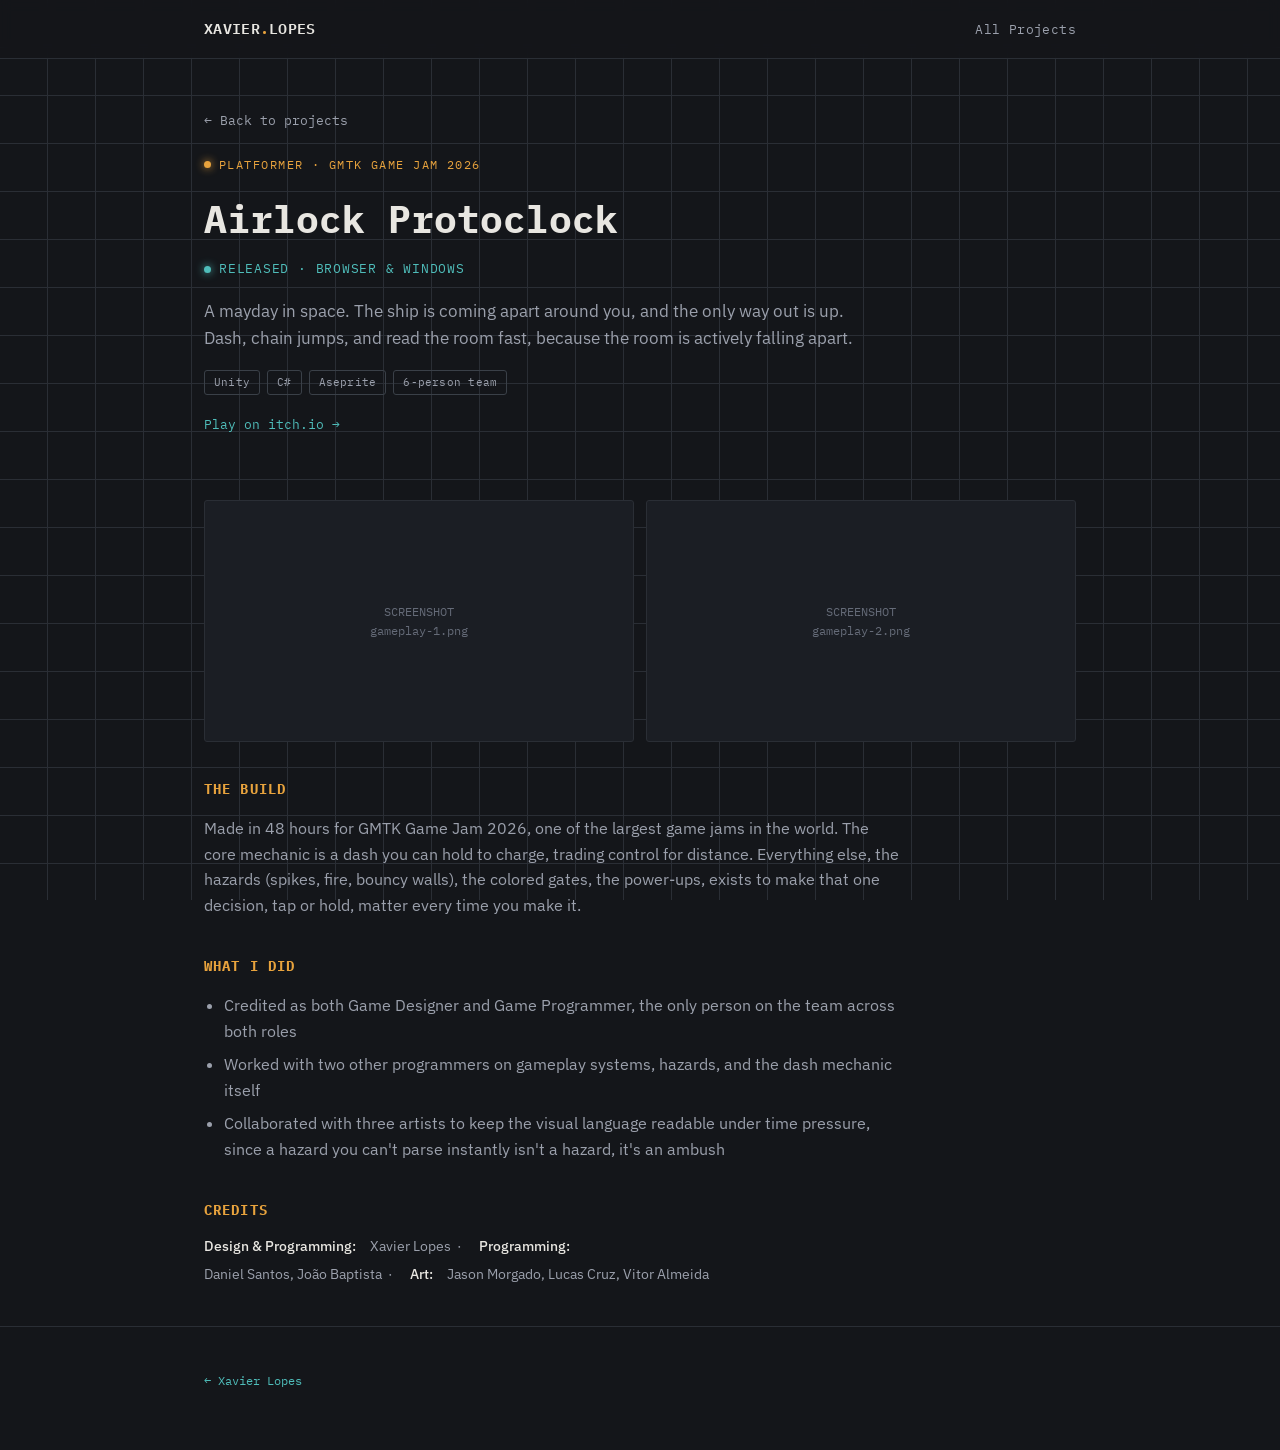
==== projects/airlock-protoclock.html @ 5dc153ad "Initial commit: portfolio site" ====
<!DOCTYPE html>
<html lang="en">
<head>
<meta charset="UTF-8">
<meta name="viewport" content="width=device-width, initial-scale=1.0">
<title>Airlock Protoclock — Xavier Lopes</title>
<link rel="stylesheet" href="../style.css">
</head>
<body>

<header class="site">
  <div class="wrap">
    <div class="brand"><a href="../index.html" style="color:inherit;">XAVIER<span>.</span>LOPES</a></div>
    <nav class="site"><a href="../index.html#projects">All Projects</a></nav>
  </div>
</header>

<div class="wrap">
  <div class="proj-header">
    <a href="../index.html" class="back-link">&larr; Back to projects</a>
    <p class="eyebrow">Platformer · GMTK Game Jam 2026</p>
    <h1>Airlock Protoclock</h1>
    <div class="status-line">Released · Browser &amp; Windows</div>
    <p style="color:var(--text-dim); max-width:65ch; font-size:17px;">A mayday in space. The ship is coming apart around you, and the only way out is up. Dash, chain jumps, and read the room fast, because the room is actively falling apart.</p>
    <div class="tags">
      <span class="tag">Unity</span>
      <span class="tag">C#</span>
      <span class="tag">Aseprite</span>
      <span class="tag">6-person team</span>
    </div>
    <div class="proj-links">
      <a href="https://shini111.itch.io/airlock-protoclock" target="_blank" rel="noopener">Play on itch.io &rarr;</a>
    </div>
  </div>

  <div class="media-row">
    <div class="media-slot"><div class="placeholder">SCREENSHOT<br>gameplay-1.png</div></div>
    <div class="media-slot"><div class="placeholder">SCREENSHOT<br>gameplay-2.png</div></div>
  </div>

  <div class="proj-body">
    <h2>The Build</h2>
    <p>Made in 48 hours for GMTK Game Jam 2026, one of the largest game jams in the world. The core mechanic is a dash you can hold to charge, trading control for distance. Everything else, the hazards (spikes, fire, bouncy walls), the colored gates, the power-ups, exists to make that one decision, tap or hold, matter every time you make it.</p>

    <h2>What I Did</h2>
    <ul>
      <li>Credited as both Game Designer and Game Programmer, the only person on the team across both roles</li>
      <li>Worked with two other programmers on gameplay systems, hazards, and the dash mechanic itself</li>
      <li>Collaborated with three artists to keep the visual language readable under time pressure, since a hazard you can't parse instantly isn't a hazard, it's an ambush</li>
    </ul>

    <h2>Credits</h2>
    <p class="credits">
      <strong>Design &amp; Programming:</strong> Xavier Lopes &nbsp;·&nbsp;
      <strong>Programming:</strong> Daniel Santos, João Baptista &nbsp;·&nbsp;
      <strong>Art:</strong> Jason Morgado, Lucas Cruz, Vitor Almeida
    </p>
  </div>
</div>

<footer class="site">
  <div class="wrap"><p><a href="../index.html">&larr; Xavier Lopes</a></p></div>
</footer>

</body>
</html>
---- style.css ----
@import url('https://fonts.googleapis.com/css2?family=IBM+Plex+Mono:wght@400;500;600&family=IBM+Plex+Sans:wght@400;500;600&display=swap');

:root {
  --bg: #14161a;
  --bg-raised: #1b1e24;
  --bg-raised-2: #21252c;
  --text: #e8e6e1;
  --text-dim: #9ba0ac;
  --text-faint: #656b78;
  --accent: #e8a33d;
  --accent-dim: #8a6428;
  --cyan: #4fbdba;
  --danger: #c25450;
  --border: #2a2e35;
  --border-bright: #3a4048;
  --font-display: 'IBM Plex Mono', ui-monospace, monospace;
  --font-body: 'IBM Plex Sans', -apple-system, sans-serif;
  --radius: 3px;
}

* { box-sizing: border-box; }

html { scroll-behavior: smooth; }

@media (prefers-reduced-motion: reduce) {
  html { scroll-behavior: auto; }
  * { animation-duration: 0.01ms !important; transition-duration: 0.01ms !important; }
}

body {
  margin: 0;
  background: var(--bg);
  background-image:
    linear-gradient(var(--border) 1px, transparent 1px),
    linear-gradient(90deg, var(--border) 1px, transparent 1px);
  background-size: 48px 48px;
  background-attachment: fixed;
  background-position: -1px -1px;
  color: var(--text);
  font-family: var(--font-body);
  font-size: 16px;
  line-height: 1.6;
  -webkit-font-smoothing: antialiased;
}

a { color: var(--cyan); text-decoration: none; }
a:hover { text-decoration: underline; }
a:focus-visible, button:focus-visible { outline: 2px solid var(--accent); outline-offset: 3px; }

.wrap { max-width: 920px; margin: 0 auto; padding: 0 24px; }

/* ---------- Header ---------- */
header.site {
  border-bottom: 1px solid var(--border);
  background: rgba(20, 22, 26, 0.9);
  backdrop-filter: blur(6px);
  position: sticky; top: 0; z-index: 10;
}
header.site .wrap {
  display: flex; align-items: center; justify-content: space-between;
  padding-top: 16px; padding-bottom: 16px;
}
.brand {
  font-family: var(--font-display); font-weight: 600; font-size: 15px;
  color: var(--text); letter-spacing: 0.02em;
}
.brand span { color: var(--accent); }
nav.site a {
  font-family: var(--font-display); font-size: 13px; color: var(--text-dim);
  margin-left: 22px; letter-spacing: 0.03em;
}
nav.site a:hover { color: var(--text); text-decoration: none; }

/* ---------- Hero ---------- */
.hero { padding: 72px 0 48px; }
.eyebrow {
  font-family: var(--font-display); font-size: 12px; color: var(--accent);
  letter-spacing: 0.12em; text-transform: uppercase; margin: 0 0 14px;
  display: flex; align-items: center; gap: 8px;
}
.eyebrow::before {
  content: ''; width: 7px; height: 7px; border-radius: 50%;
  background: var(--accent); box-shadow: 0 0 8px var(--accent); flex-shrink: 0;
}
h1.hero-name {
  font-family: var(--font-display); font-size: clamp(32px, 5vw, 46px);
  font-weight: 600; margin: 0 0 6px; letter-spacing: -0.01em;
}
.hero-role { font-size: 19px; color: var(--text-dim); margin: 0 0 22px; max-width: 60ch; }
.hero-links { display: flex; flex-wrap: wrap; gap: 10px 18px; font-family: var(--font-display); font-size: 13px; }
.hero-links a { color: var(--text-dim); border-bottom: 1px dashed var(--border-bright); padding-bottom: 1px; }
.hero-links a:hover { color: var(--cyan); border-color: var(--cyan); text-decoration: none; }

/* ---------- Stat readout ---------- */
.readout {
  display: grid; grid-template-columns: repeat(4, 1fr); gap: 1px;
  background: var(--border); border: 1px solid var(--border); border-radius: var(--radius);
  margin: 40px 0; overflow: hidden;
}
.readout div { background: var(--bg-raised); padding: 16px 14px; }
.readout .val { font-family: var(--font-display); font-size: 24px; font-weight: 600; color: var(--accent); }
.readout .lbl { font-family: var(--font-display); font-size: 11px; color: var(--text-faint); text-transform: uppercase; letter-spacing: 0.08em; margin-top: 4px; }
@media (max-width: 640px) { .readout { grid-template-columns: repeat(2, 1fr); } }

/* ---------- Section ---------- */
section.block { padding: 44px 0; border-top: 1px solid var(--border); }
h2.section-title {
  font-family: var(--font-display); font-size: 13px; color: var(--text-faint);
  text-transform: uppercase; letter-spacing: 0.1em; margin: 0 0 22px;
  display: flex; align-items: center; gap: 12px;
}
h2.section-title::after { content: ''; flex: 1; height: 1px; background: var(--border); }
p.lead { font-size: 17px; color: var(--text-dim); max-width: 68ch; }

/* ---------- Experience card ---------- */
.log-entry {
  background: var(--bg-raised); border: 1px solid var(--border); border-radius: var(--radius);
  padding: 22px 24px;
}
.log-entry .status { font-family: var(--font-display); font-size: 11px; color: var(--cyan); text-transform: uppercase; letter-spacing: 0.08em; margin-bottom: 8px; }
.log-entry h3 { margin: 0 0 4px; font-size: 19px; }
.log-entry .meta { font-family: var(--font-display); font-size: 12px; color: var(--text-faint); margin-bottom: 14px; }
.log-entry ul { margin: 0; padding-left: 20px; color: var(--text-dim); }
.log-entry li { margin-bottom: 6px; }
.log-entry .tags { margin-top: 16px; }

/* ---------- Project grid ---------- */
.grid { display: grid; grid-template-columns: 1fr 1fr; gap: 16px; }
@media (max-width: 680px) { .grid { grid-template-columns: 1fr; } }

.card {
  display: block; background: var(--bg-raised); border: 1px solid var(--border);
  border-radius: var(--radius); overflow: hidden; transition: border-color 0.15s, transform 0.15s;
}
.card:hover { border-color: var(--accent-dim); transform: translateY(-2px); text-decoration: none; }
.card .thumb {
  aspect-ratio: 16/9; background: var(--bg-raised-2); position: relative; overflow: hidden;
  display: flex; align-items: center; justify-content: center;
  border-bottom: 1px solid var(--border);
}
.card .thumb img { width: 100%; height: 100%; object-fit: cover; display: block; }
.card .thumb .placeholder { font-family: var(--font-display); font-size: 11px; color: var(--text-faint); text-align: center; padding: 12px; }
.card .body { padding: 16px 18px; }
.card .cat { font-family: var(--font-display); font-size: 11px; color: var(--accent); text-transform: uppercase; letter-spacing: 0.06em; }
.card h3 { margin: 8px 0 6px; font-size: 18px; color: var(--text); }
.card p { margin: 0; font-size: 14px; color: var(--text-dim); }

/* ---------- Tags ---------- */
.tags { display: flex; flex-wrap: wrap; gap: 7px; }
.tag {
  font-family: var(--font-display); font-size: 11px; color: var(--text-dim);
  border: 1px solid var(--border-bright); border-radius: var(--radius);
  padding: 3px 9px; letter-spacing: 0.02em;
}

/* ---------- Project page ---------- */
.proj-header { padding: 48px 0 32px; }
.back-link { font-family: var(--font-display); font-size: 13px; color: var(--text-dim); display: inline-block; margin-bottom: 24px; }
.back-link:hover { color: var(--cyan); }
.proj-header h1 { font-family: var(--font-display); font-size: clamp(28px, 4.5vw, 38px); margin: 0 0 10px; }
.status-line { font-family: var(--font-display); font-size: 13px; color: var(--cyan); text-transform: uppercase; letter-spacing: 0.06em; margin-bottom: 18px; display: flex; align-items: center; gap: 8px; }
.status-line::before { content: ''; width: 7px; height: 7px; border-radius: 50%; background: var(--cyan); box-shadow: 0 0 8px var(--cyan); }
.proj-links { display: flex; flex-wrap: wrap; gap: 10px 20px; font-family: var(--font-display); font-size: 13px; margin-top: 20px; }

.media-row { display: grid; grid-template-columns: 1fr 1fr; gap: 12px; margin: 32px 0; }
@media (max-width: 680px) { .media-row { grid-template-columns: 1fr; } }
.media-row.single { grid-template-columns: 1fr; }
.media-slot {
  aspect-ratio: 16/9; background: var(--bg-raised); border: 1px solid var(--border); border-radius: var(--radius);
  display: flex; align-items: center; justify-content: center; overflow: hidden;
}
.media-slot img { width: 100%; height: 100%; object-fit: cover; }
.media-slot .placeholder { font-family: var(--font-display); font-size: 12px; color: var(--text-faint); text-align: center; padding: 16px; }

.proj-body h2 { font-family: var(--font-display); font-size: 14px; color: var(--accent); text-transform: uppercase; letter-spacing: 0.08em; margin: 36px 0 14px; }
.proj-body p { color: var(--text-dim); max-width: 70ch; }
.proj-body ul { color: var(--text-dim); max-width: 70ch; padding-left: 20px; }
.proj-body li { margin-bottom: 8px; }

.credits { display: flex; flex-wrap: wrap; gap: 6px 14px; font-size: 14px; color: var(--text-dim); }
.credits strong { color: var(--text); font-weight: 500; }

/* ---------- Footer ---------- */
footer.site { border-top: 1px solid var(--border); padding: 32px 0 48px; margin-top: 40px; }
footer.site p { font-family: var(--font-display); font-size: 12px; color: var(--text-faint); }
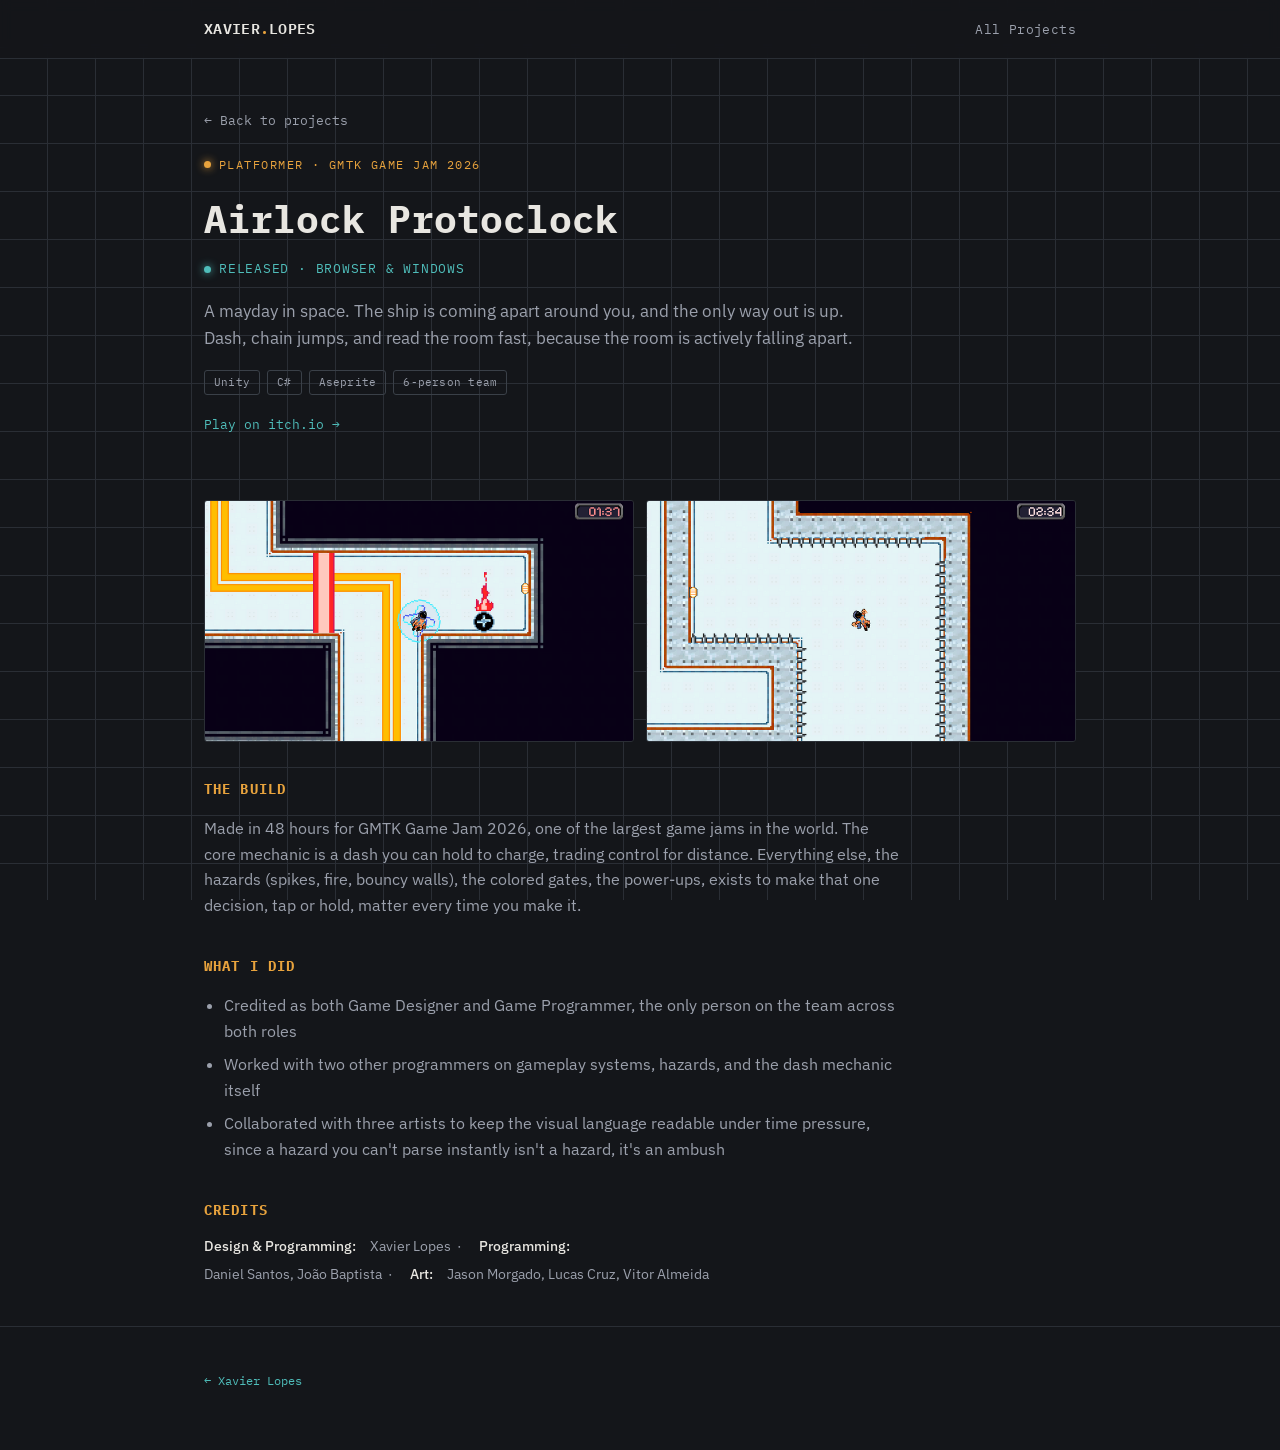
==== commit 69468446: "Add screenshots for Custom Engine & Renderer, Airlock Protoclock, House Always Wins, and the invento" ====
--- a/projects/airlock-protoclock.html
+++ b/projects/airlock-protoclock.html
@@ -34,8 +34,8 @@
   </div>
 
   <div class="media-row">
-    <div class="media-slot"><div class="placeholder">SCREENSHOT<br>gameplay-1.png</div></div>
-    <div class="media-slot"><div class="placeholder">SCREENSHOT<br>gameplay-2.png</div></div>
+    <div class="media-slot"><img src="images/gameplay-1.png" alt="Airlock Protoclock gameplay, dashing past hazards" loading="lazy"></div>
+    <div class="media-slot"><img src="images/gameplay-2.png" alt="Airlock Protoclock gameplay, later section of the run" loading="lazy"></div>
   </div>
 
   <div class="proj-body">
--- a/style.css
+++ b/style.css
@@ -87,9 +87,22 @@
   font-weight: 600; margin: 0 0 6px; letter-spacing: -0.01em;
 }
 .hero-role { font-size: 19px; color: var(--text-dim); margin: 0 0 22px; max-width: 60ch; }
-.hero-links { display: flex; flex-wrap: wrap; gap: 10px 18px; font-family: var(--font-display); font-size: 13px; }
+.hero-links { display: flex; flex-wrap: wrap; align-items: center; gap: 10px 18px; font-family: var(--font-display); font-size: 13px; }
 .hero-links a { color: var(--text-dim); border-bottom: 1px dashed var(--border-bright); padding-bottom: 1px; }
 .hero-links a:hover { color: var(--cyan); border-color: var(--cyan); text-decoration: none; }
+.email-group { display: inline-flex; align-items: center; gap: 8px; }
+
+/* ---------- Copy-to-clipboard button ---------- */
+.copy-btn {
+  font-family: var(--font-display); font-size: 11px; letter-spacing: 0.03em;
+  color: var(--text-faint); background: transparent;
+  border: 1px solid var(--border-bright); border-radius: var(--radius);
+  padding: 2px 8px; cursor: pointer; line-height: 1.6;
+  transition: color 0.15s ease, border-color 0.15s ease;
+}
+.copy-btn:hover { color: var(--cyan); border-color: var(--cyan); }
+.copy-btn.is-copied { color: var(--bg); background: var(--cyan); border-color: var(--cyan); }
+p.lead .copy-btn { margin-left: 2px; vertical-align: middle; }
 
 /* ---------- Stat readout ---------- */
 .readout {
@@ -171,6 +184,8 @@
 }
 .media-slot img { width: 100%; height: 100%; object-fit: cover; }
 .media-slot .placeholder { font-family: var(--font-display); font-size: 12px; color: var(--text-faint); text-align: center; padding: 16px; }
+.media-slot.portrait { aspect-ratio: 9/16; max-width: 300px; margin: 0 auto; }
+.media-slot.portrait img { object-fit: contain; }
 
 .proj-body h2 { font-family: var(--font-display); font-size: 14px; color: var(--accent); text-transform: uppercase; letter-spacing: 0.08em; margin: 36px 0 14px; }
 .proj-body p { color: var(--text-dim); max-width: 70ch; }
